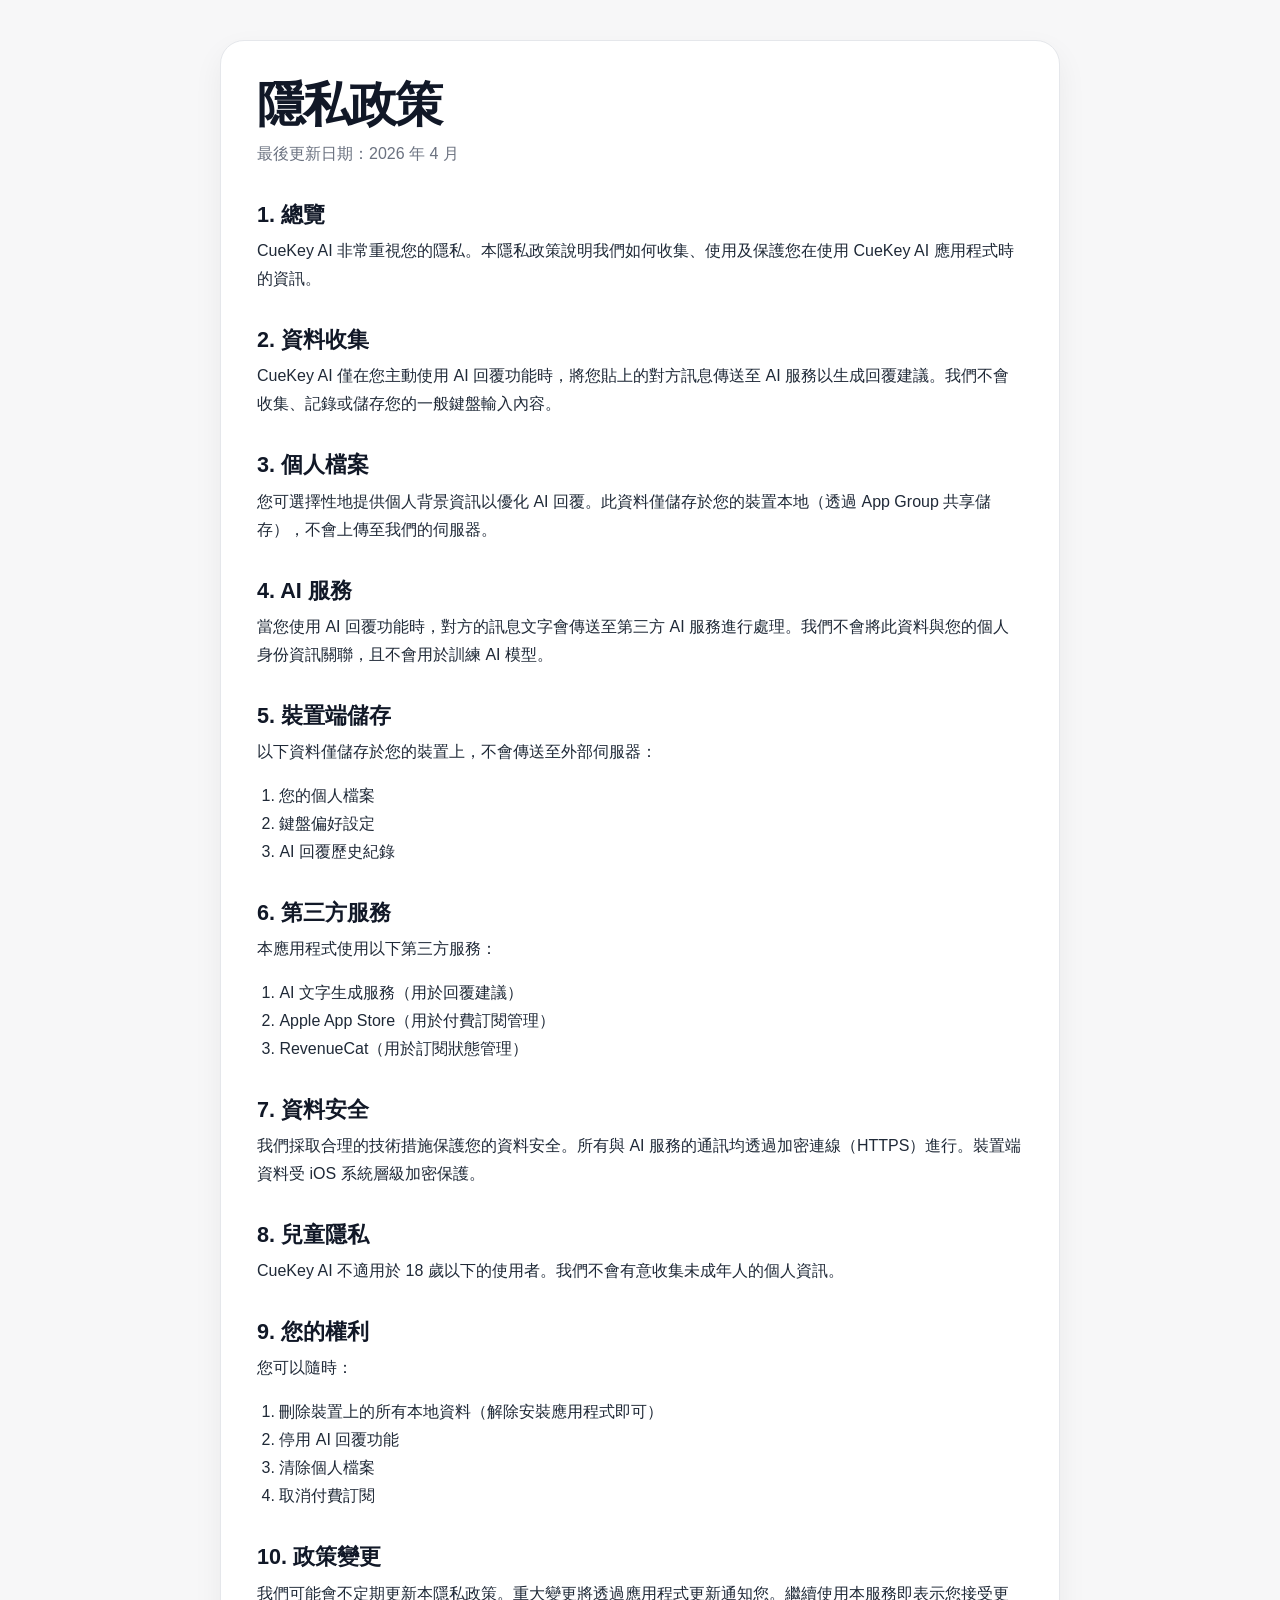
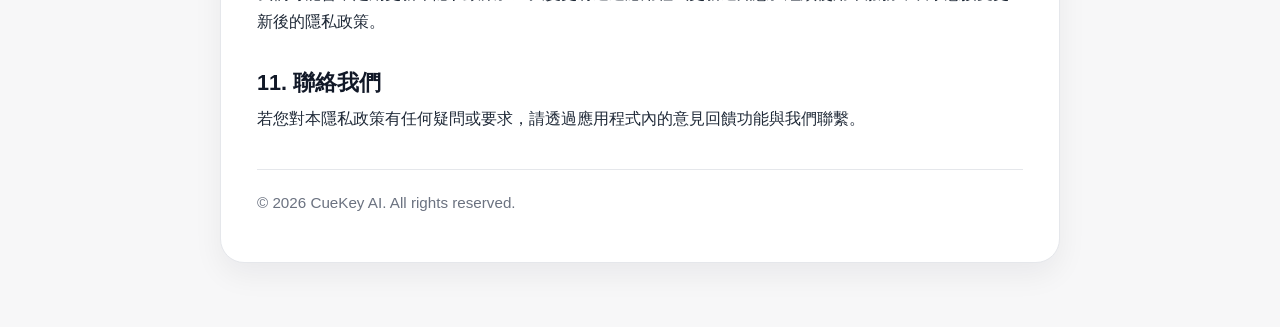
==== privacy.html @ 5f13281f "Update privacy.html" ====
<!doctype html>
<html lang="zh-Hant">
<head>
  <meta charset="utf-8" />
  <meta name="viewport" content="width=device-width, initial-scale=1" />
  <title>隱私政策 — CueKey AI</title>
  <link rel="icon" href="/favicon.png" type="image/png" />
  <meta name="description" content="CueKey AI 隱私政策" />
  <style>
    :root {
      --bg: #f7f7f8;
      --card: #ffffff;
      --text: #1f2937;
      --muted: #6b7280;
      --border: #e5e7eb;
      --accent: #111827;
    }
    * { box-sizing: border-box; }
    body {
      margin: 0;
      font-family: -apple-system, BlinkMacSystemFont, "Segoe UI", Roboto, "Noto Sans TC", "Helvetica Neue", Arial, sans-serif;
      background: var(--bg);
      color: var(--text);
      line-height: 1.75;
    }
    .wrap {
      max-width: 880px;
      margin: 0 auto;
      padding: 40px 20px 64px;
    }
    .card {
      background: var(--card);
      border: 1px solid var(--border);
      border-radius: 24px;
      padding: 36px;
      box-shadow: 0 12px 30px rgba(17, 24, 39, 0.06);
    }
    h1 {
      margin: 0 0 8px;
      font-size: clamp(2rem, 5vw, 3rem);
      line-height: 1.15;
      letter-spacing: -0.04em;
      color: var(--accent);
    }
    .updated {
      margin: 0 0 32px;
      color: var(--muted);
      font-size: 1rem;
    }
    h2 {
      margin: 32px 0 8px;
      font-size: 1.35rem;
      line-height: 1.35;
      color: var(--accent);
    }
    p { margin: 0 0 10px; }
    ol, ul { padding-left: 1.4rem; }
    a { color: inherit; text-decoration: underline; text-underline-offset: 3px; }
    .footer {
      margin-top: 36px;
      padding-top: 20px;
      border-top: 1px solid var(--border);
      color: var(--muted);
      font-size: 0.95rem;
    }
    @media (max-width: 640px) {
      .wrap { padding: 20px 12px 40px; }
      .card { padding: 26px 20px; border-radius: 20px; }
      h2 { font-size: 1.2rem; }
    }
  </style>
</head>
<body>
  <main class="wrap">
    <article class="card">
      <h1>隱私政策</h1>
      <p class="updated">最後更新日期：2026 年 4 月</p>

      <section>
        <h2>1. 總覽</h2>
        <p>CueKey AI 非常重視您的隱私。本隱私政策說明我們如何收集、使用及保護您在使用 CueKey AI 應用程式時的資訊。</p>
      </section>

      <section>
        <h2>2. 資料收集</h2>
        <p>CueKey AI 僅在您主動使用 AI 回覆功能時，將您貼上的對方訊息傳送至 AI 服務以生成回覆建議。我們不會收集、記錄或儲存您的一般鍵盤輸入內容。</p>
      </section>

      <section>
        <h2>3. 個人檔案</h2>
        <p>您可選擇性地提供個人背景資訊以優化 AI 回覆。此資料僅儲存於您的裝置本地（透過 App Group 共享儲存），不會上傳至我們的伺服器。</p>
      </section>

      <section>
        <h2>4. AI 服務</h2>
        <p>當您使用 AI 回覆功能時，對方的訊息文字會傳送至第三方 AI 服務進行處理。我們不會將此資料與您的個人身份資訊關聯，且不會用於訓練 AI 模型。</p>
      </section>

      <section>
        <h2>5. 裝置端儲存</h2>
        <p>以下資料僅儲存於您的裝置上，不會傳送至外部伺服器：</p>
        <ol>
          <li>您的個人檔案</li>
          <li>鍵盤偏好設定</li>
          <li>AI 回覆歷史紀錄</li>
        </ol>
      </section>

      <section>
        <h2>6. 第三方服務</h2>
        <p>本應用程式使用以下第三方服務：</p>
        <ol>
          <li>AI 文字生成服務（用於回覆建議）</li>
          <li>Apple App Store（用於付費訂閱管理）</li>
          <li>RevenueCat（用於訂閱狀態管理）</li>
        </ol>
      </section>

      <section>
        <h2>7. 資料安全</h2>
        <p>我們採取合理的技術措施保護您的資料安全。所有與 AI 服務的通訊均透過加密連線（HTTPS）進行。裝置端資料受 iOS 系統層級加密保護。</p>
      </section>

      <section>
        <h2>8. 兒童隱私</h2>
        <p>CueKey AI 不適用於 18 歲以下的使用者。我們不會有意收集未成年人的個人資訊。</p>
      </section>

      <section>
        <h2>9. 您的權利</h2>
        <p>您可以隨時：</p>
        <ol>
          <li>刪除裝置上的所有本地資料（解除安裝應用程式即可）</li>
          <li>停用 AI 回覆功能</li>
          <li>清除個人檔案</li>
          <li>取消付費訂閱</li>
        </ol>
      </section>

      <section>
        <h2>10. 政策變更</h2>
        <p>我們可能會不定期更新本隱私政策。重大變更將透過應用程式更新通知您。繼續使用本服務即表示您接受更新後的隱私政策。</p>
      </section>

      <section>
        <h2>11. 聯絡我們</h2>
        <p>若您對本隱私政策有任何疑問或要求，請透過應用程式內的意見回饋功能與我們聯繫。</p>
      </section>

      <p class="footer">© 2026 CueKey AI. All rights reserved.</p>
    </article>
  </main>
</body>
</html>
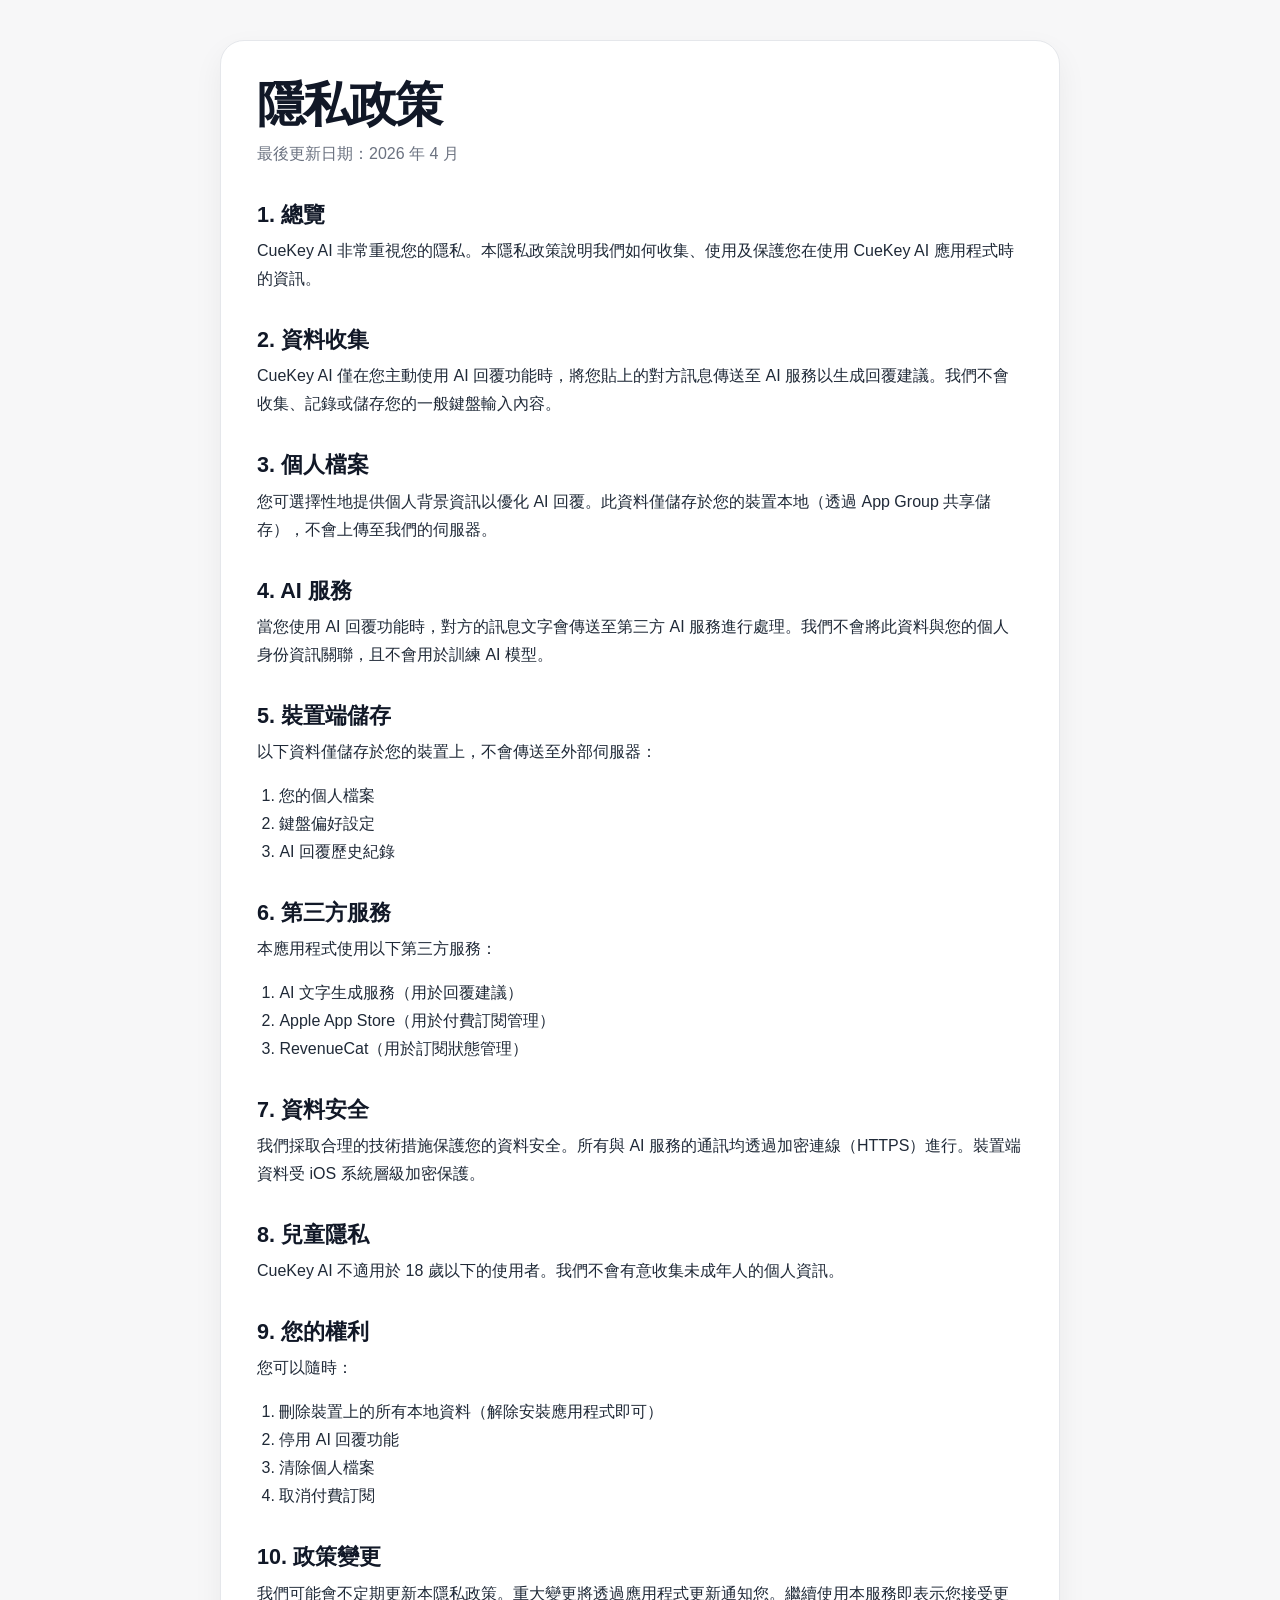
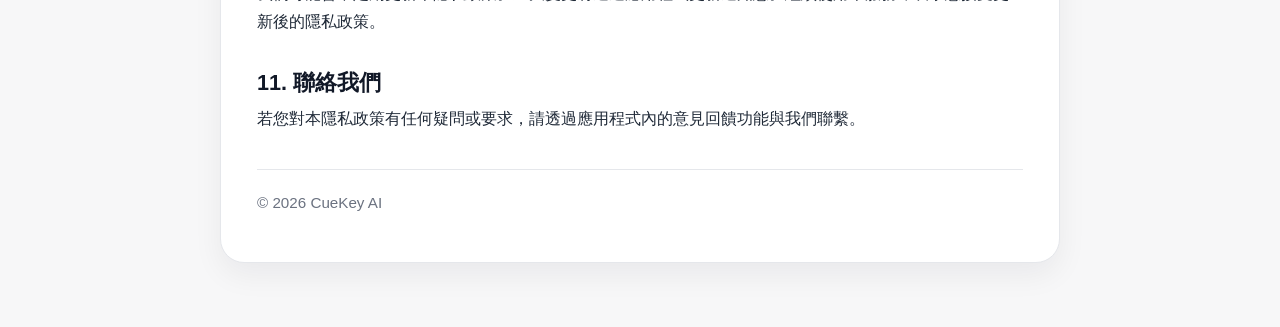
==== commit dcbde249: "Update privacy.html" ====
--- a/privacy.html
+++ b/privacy.html
@@ -147,7 +147,7 @@
         <p>若您對本隱私政策有任何疑問或要求，請透過應用程式內的意見回饋功能與我們聯繫。</p>
       </section>
 
-      <p class="footer">© 2026 CueKey AI. All rights reserved.</p>
+      <p class="footer">© 2026 CueKey AI</p>
     </article>
   </main>
 </body>
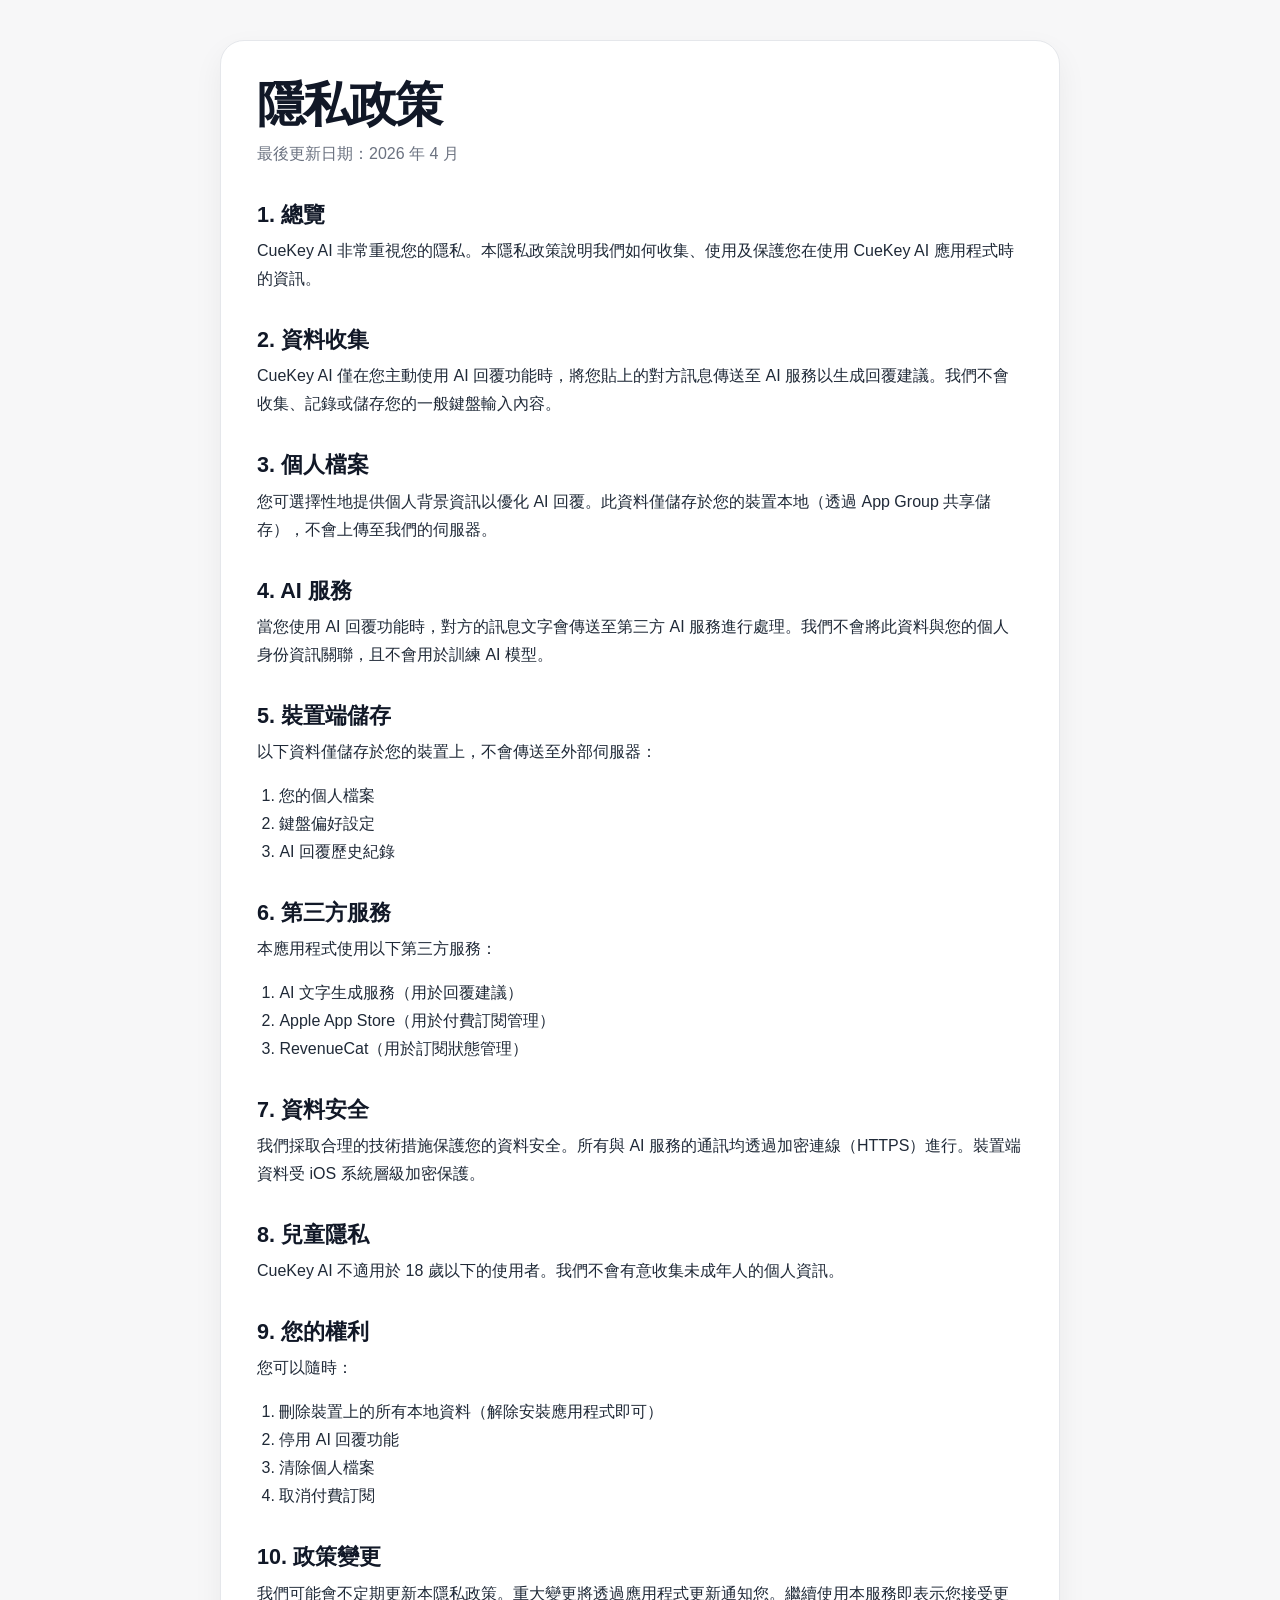
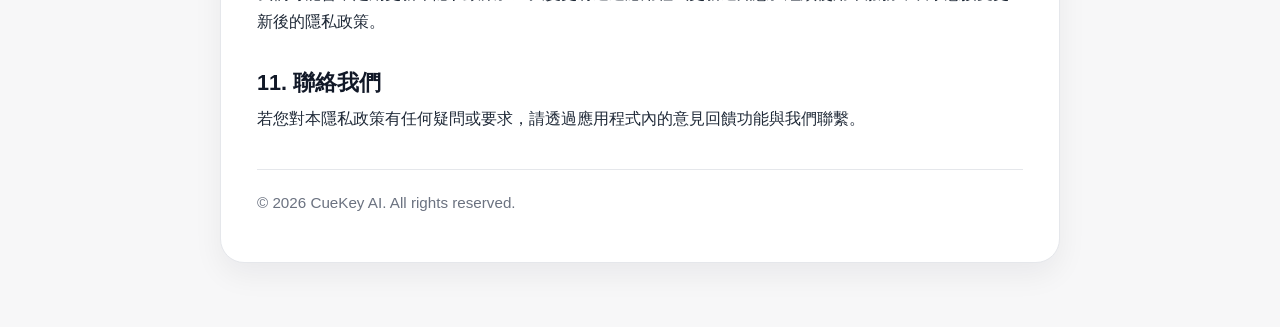
==== commit 12749525: "Add files via upload" ====
--- a/privacy.html
+++ b/privacy.html
@@ -3,8 +3,7 @@
 <head>
   <meta charset="utf-8" />
   <meta name="viewport" content="width=device-width, initial-scale=1" />
-  <title>隱私政策 — CueKey AI</title>
-  <link rel="icon" href="/favicon.png" type="image/png" />
+  <title>CueKey AI 隱私政策</title>
   <meta name="description" content="CueKey AI 隱私政策" />
   <style>
     :root {
@@ -147,7 +146,7 @@
         <p>若您對本隱私政策有任何疑問或要求，請透過應用程式內的意見回饋功能與我們聯繫。</p>
       </section>
 
-      <p class="footer">© 2026 CueKey AI</p>
+      <p class="footer">© 2026 CueKey AI. All rights reserved.</p>
     </article>
   </main>
 </body>
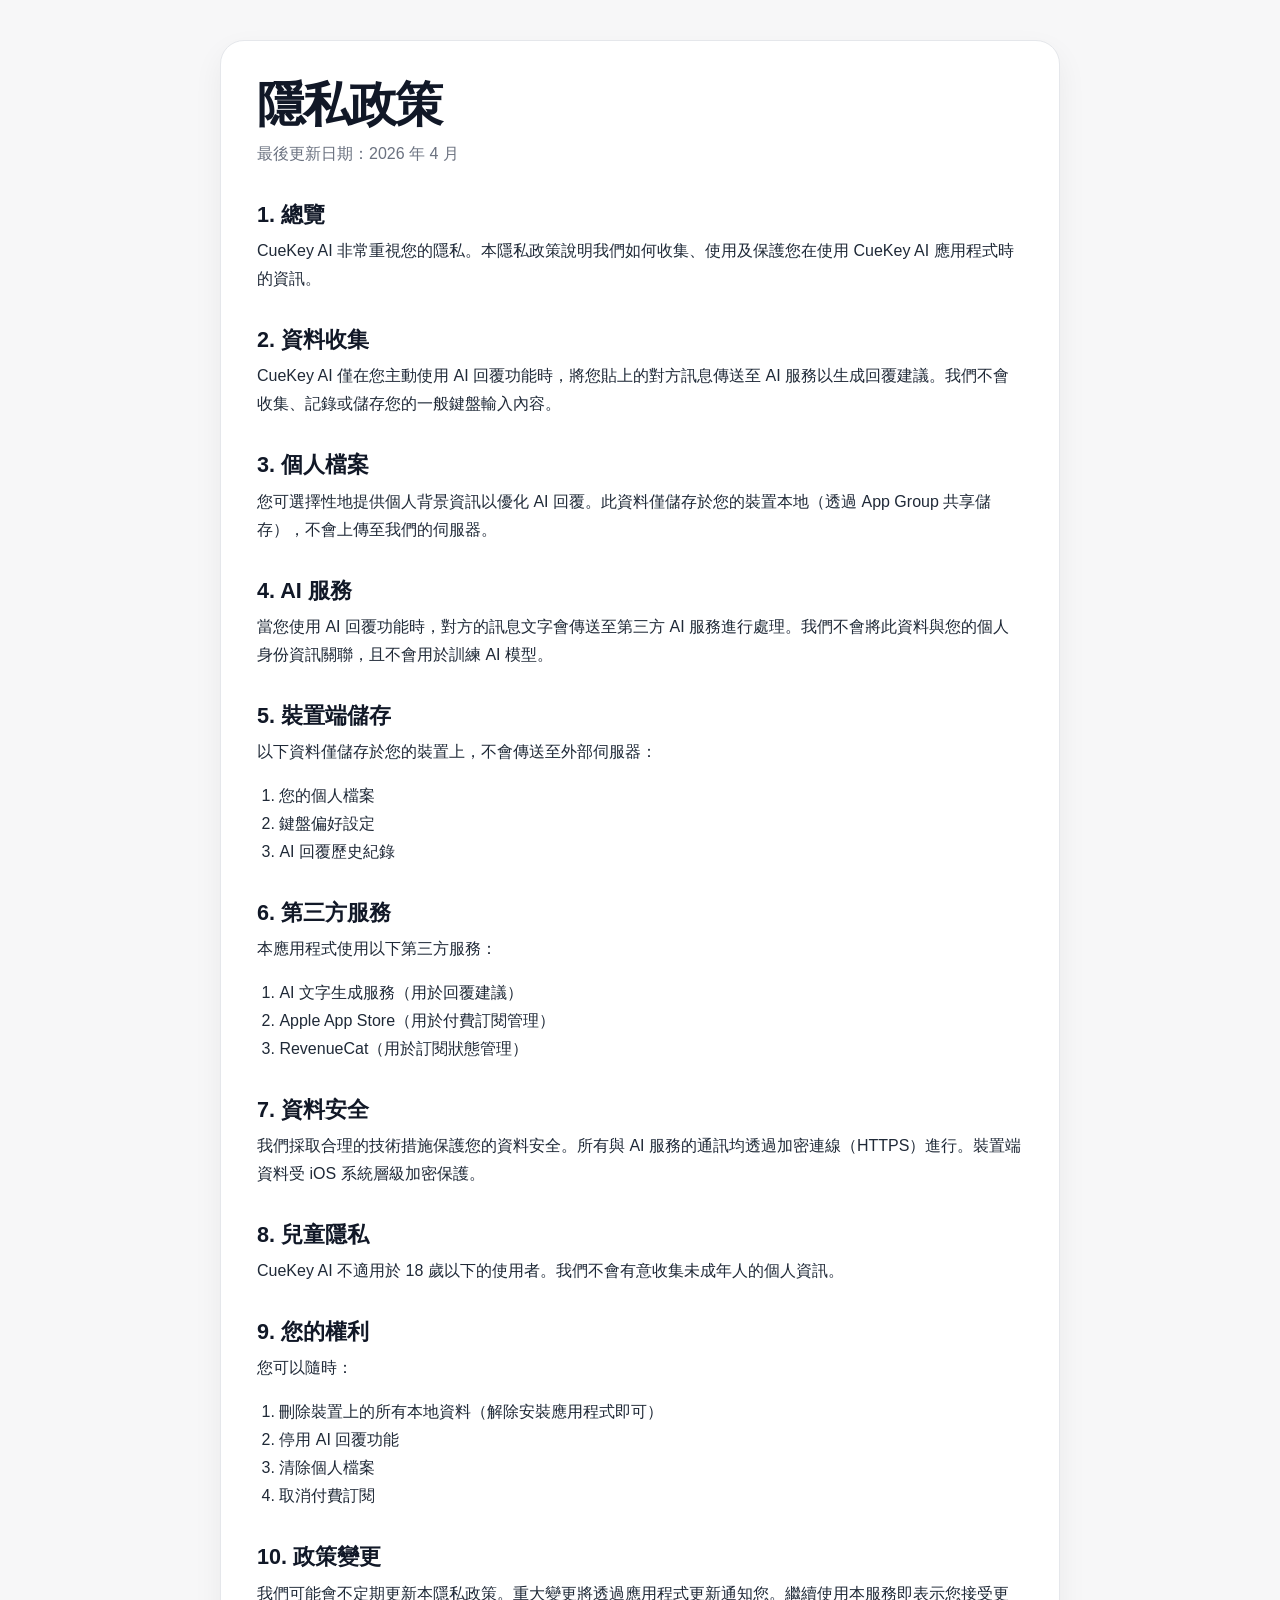
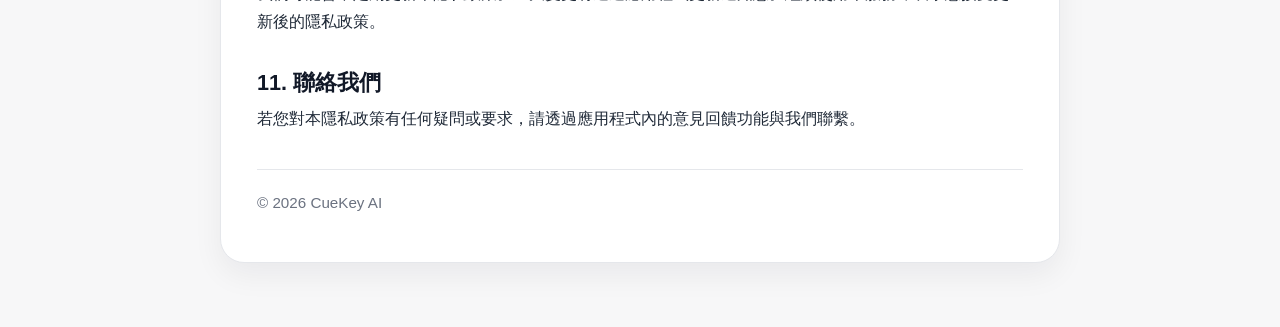
==== commit 5752d8a3: "Update privacy.html" ====
--- a/privacy.html
+++ b/privacy.html
@@ -3,7 +3,8 @@
 <head>
   <meta charset="utf-8" />
   <meta name="viewport" content="width=device-width, initial-scale=1" />
-  <title>CueKey AI 隱私政策</title>
+  <title>隱私政策 — CueKey AI</title>
+  <link rel="icon" href="/favicon.png" type="image/png" />
   <meta name="description" content="CueKey AI 隱私政策" />
   <style>
     :root {
@@ -146,7 +147,7 @@
         <p>若您對本隱私政策有任何疑問或要求，請透過應用程式內的意見回饋功能與我們聯繫。</p>
       </section>
 
-      <p class="footer">© 2026 CueKey AI. All rights reserved.</p>
+      <p class="footer">© 2026 CueKey AI</p>
     </article>
   </main>
 </body>
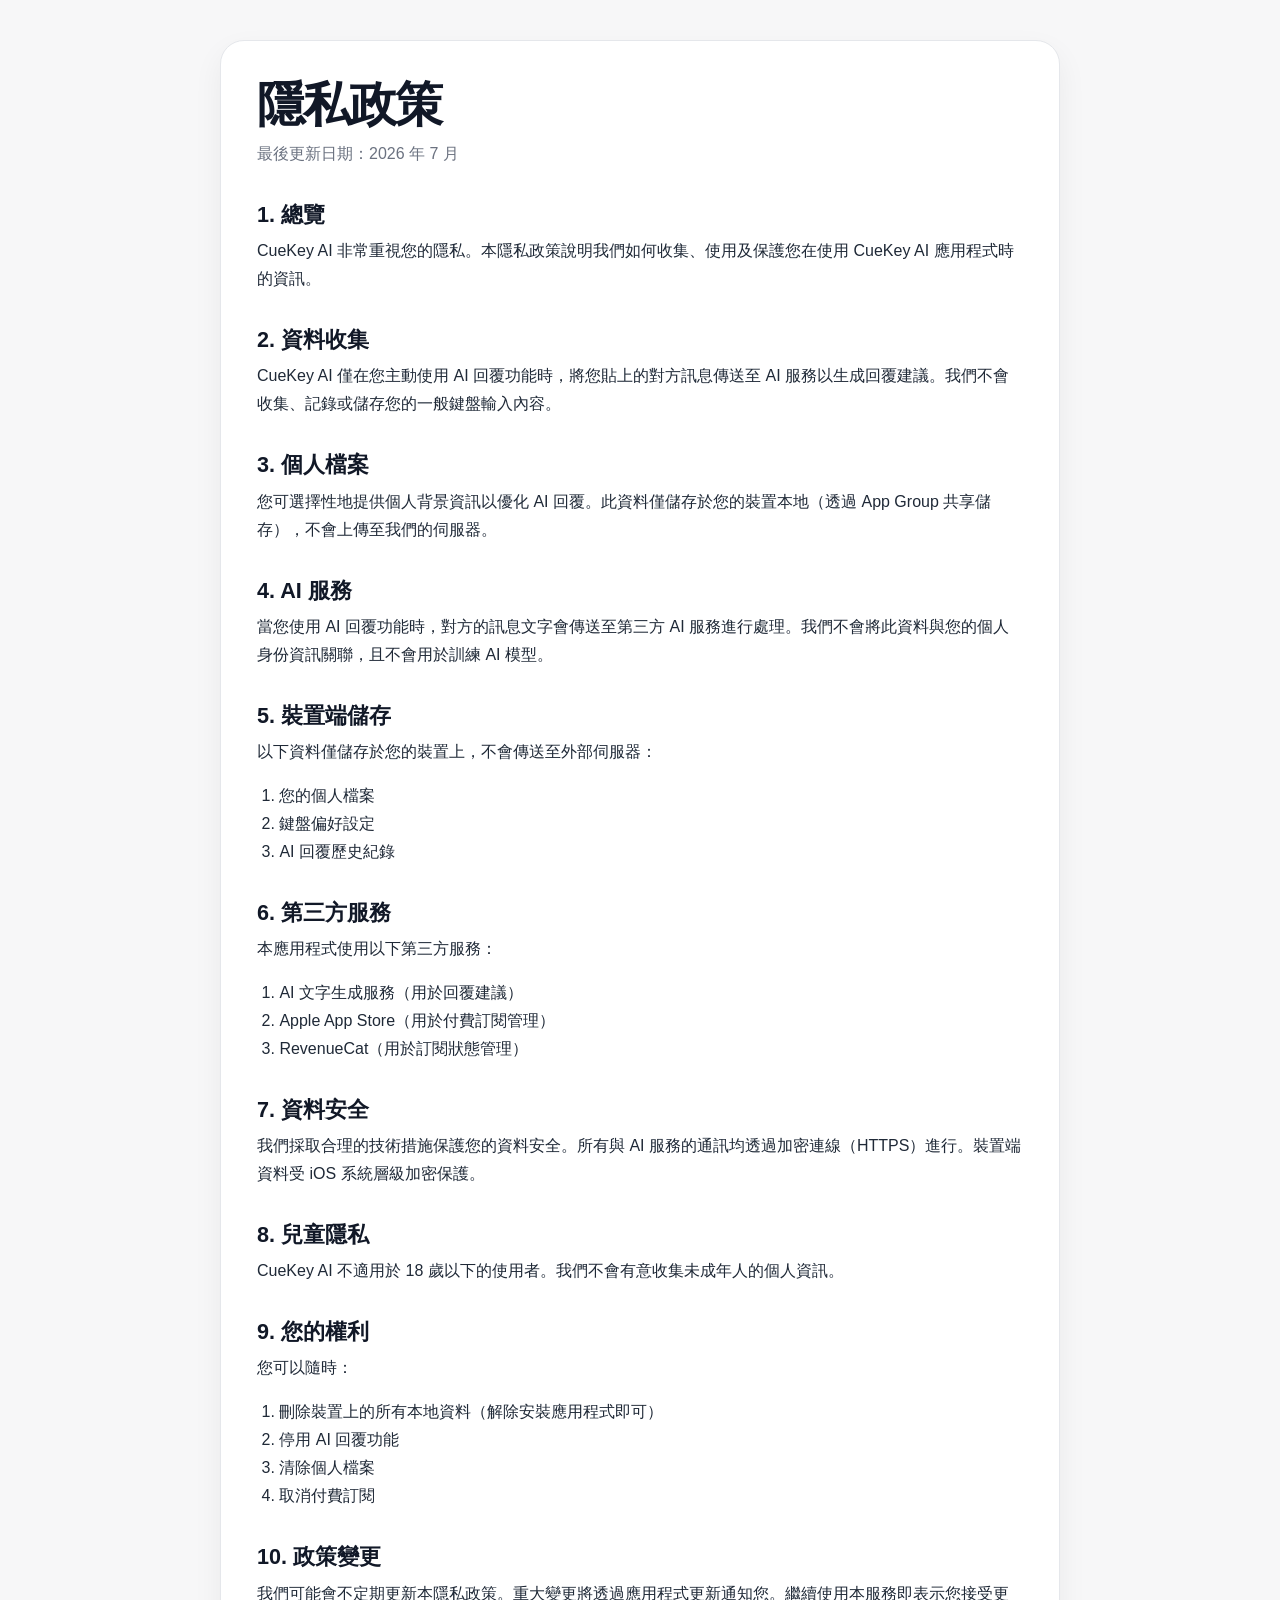
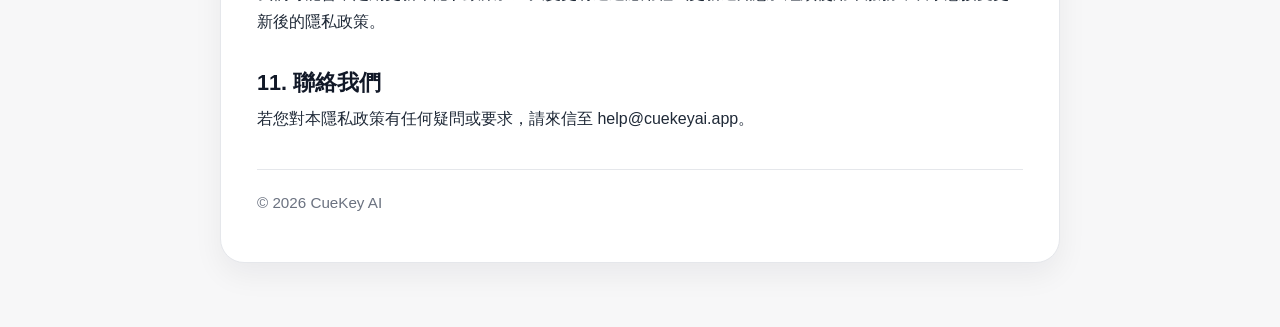
==== commit 5d46b7a1: "Update privacy.html" ====
--- a/privacy.html
+++ b/privacy.html
@@ -74,7 +74,7 @@
   <main class="wrap">
     <article class="card">
       <h1>隱私政策</h1>
-      <p class="updated">最後更新日期：2026 年 4 月</p>
+      <p class="updated">最後更新日期：2026 年 7 月</p>
 
       <section>
         <h2>1. 總覽</h2>
@@ -144,7 +144,7 @@
 
       <section>
         <h2>11. 聯絡我們</h2>
-        <p>若您對本隱私政策有任何疑問或要求，請透過應用程式內的意見回饋功能與我們聯繫。</p>
+        <p>若您對本隱私政策有任何疑問或要求，請來信至 help@cuekeyai.app。</p>
       </section>
 
       <p class="footer">© 2026 CueKey AI</p>
